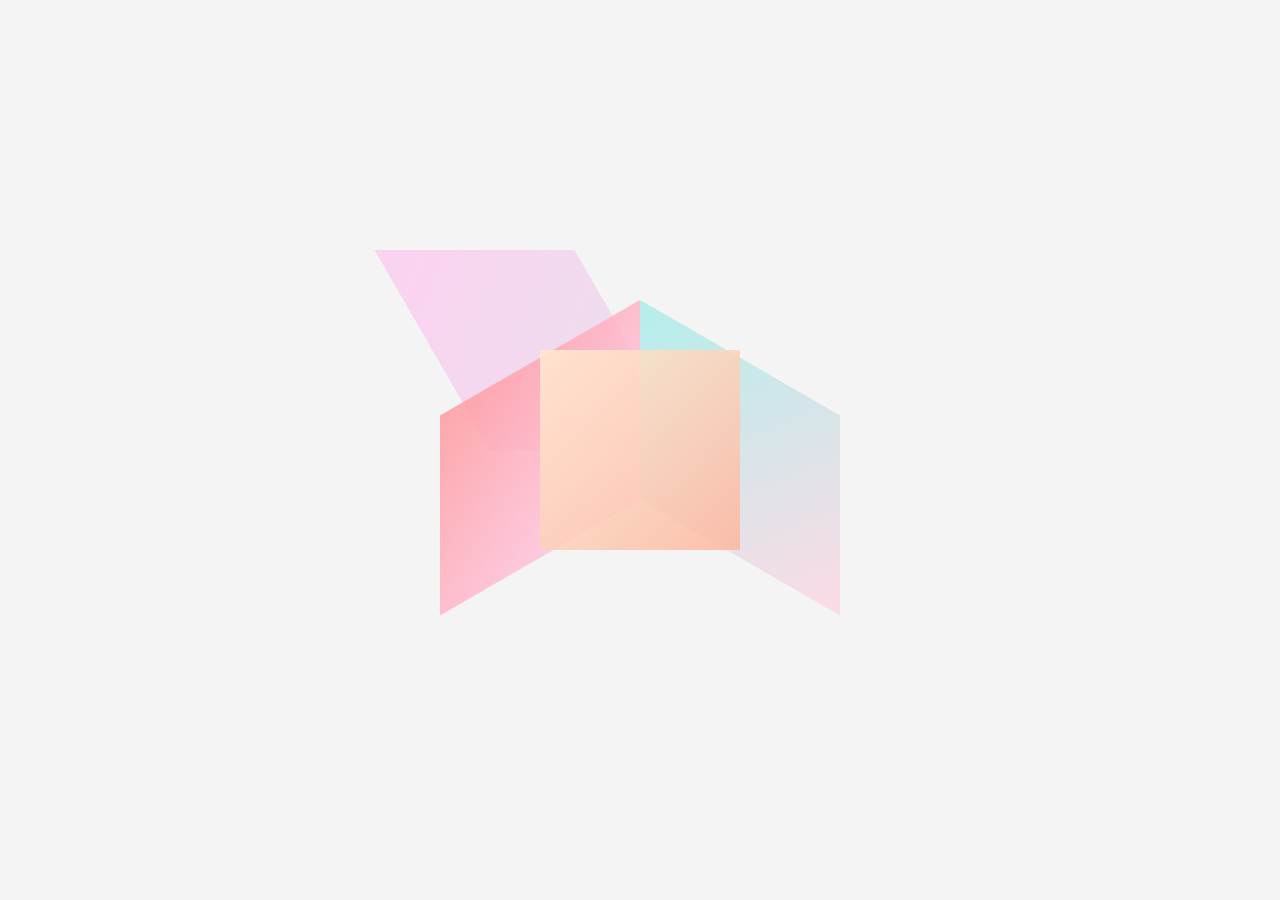
==== 3D-cube.html @ 2acab021 "Create 3D-cube.html" ====
<!DOCTYPE html>
<html lang="en">
<head>
    <meta charset="UTF-8">
    <title>3D Gradient Cube</title>
    <style>
        body {
            display: flex;
            justify-content: center;
            align-items: center;
            min-height: 100vh;
            margin: 0;
            background: #f4f4f4;
        }
        .cube-container {
            position: relative;
            width: 200px;
            height: 200px;
        }
        .cube-face {
            position: absolute;
            width: 200px;
            height: 200px;
            opacity: 0.85;
        }

        /* 正面 */
        .face-front {
            background: linear-gradient(135deg, #ffecd2 0%, #fcb69f 100%);
            z-index: 3;
        }

        /* 右侧面 */
        .face-right {
            background: linear-gradient(135deg, #a8edea 0%, #fed6e3 100%);
            transform: skewY(30deg) translate(100px, -50px);
            z-index: 2;
        }

        /* 左侧面 */
        .face-left {
            background: linear-gradient(135deg, #ff9a9e 0%, #fecfef 100%);
            transform: skewY(-30deg) translate(-100px, -50px);
            z-index: 2;
        }

        /* 顶面 */
        .face-top {
            background: linear-gradient(135deg, #fdcbf1 0%, #e6dee9 100%);
            transform: skewX(30deg) translate(-50px, -100px);
            z-index: 1;
        }
    </style>
</head>
<body>
    <div class="cube-container">
        <div class="cube-face face-front"></div>
        <div class="cube-face face-right"></div>
        <div class="cube-face face-left"></div>
        <div class="cube-face face-top"></div>
    </div>
</body>
</html>
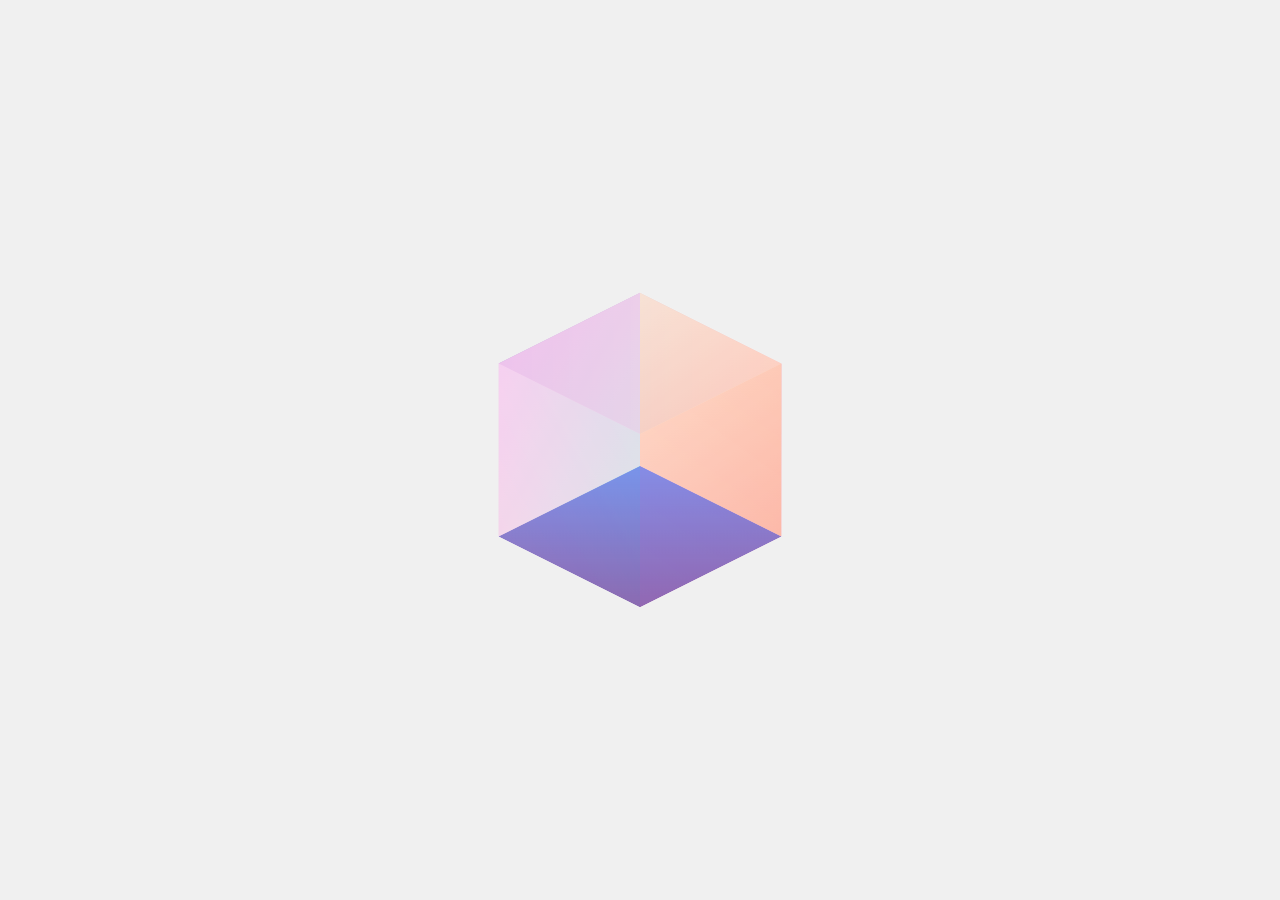
==== commit 11535965: "Update 3D-cube.html" ====
--- a/3D-cube.html
+++ b/3D-cube.html
@@ -10,54 +10,61 @@
             align-items: center;
             min-height: 100vh;
             margin: 0;
-            background: #f4f4f4;
+            background: #f0f0f0;
         }
-        .cube-container {
-            position: relative;
+        .cube {
             width: 200px;
             height: 200px;
+            position: relative;
+            transform-style: preserve-3d;
+            transform: rotateX(30deg) rotateY(45deg);
         }
-        .cube-face {
+        .face {
             position: absolute;
             width: 200px;
             height: 200px;
-            opacity: 0.85;
+            opacity: 0.8;
         }
-
         /* 正面 */
-        .face-front {
-            background: linear-gradient(135deg, #ffecd2 0%, #fcb69f 100%);
-            z-index: 3;
+        .front {
+            background: linear-gradient(135deg, #ffecd2, #fcb69f);
+            transform: translateZ(100px);
         }
-
-        /* 右侧面 */
-        .face-right {
-            background: linear-gradient(135deg, #a8edea 0%, #fed6e3 100%);
-            transform: skewY(30deg) translate(100px, -50px);
-            z-index: 2;
+        /* 背面 */
+        .back {
+            background: linear-gradient(135deg, #a8edea, #fed6e3);
+            transform: translateZ(-100px) rotateY(180deg);
         }
-
-        /* 左侧面 */
-        .face-left {
-            background: linear-gradient(135deg, #ff9a9e 0%, #fecfef 100%);
-            transform: skewY(-30deg) translate(-100px, -50px);
-            z-index: 2;
+        /* 右面 */
+        .right {
+            background: linear-gradient(135deg, #ff9a9e, #fecfef);
+            transform: translateX(100px) rotateY(90deg);
         }
-
-        /* 顶面 */
-        .face-top {
-            background: linear-gradient(135deg, #fdcbf1 0%, #e6dee9 100%);
-            transform: skewX(30deg) translate(-50px, -100px);
-            z-index: 1;
+        /* 左面 */
+        .left {
+            background: linear-gradient(135deg, #fdcbf1, #e6dee9);
+            transform: translateX(-100px) rotateY(-90deg);
+        }
+        /* 上面 */
+        .top {
+            background: linear-gradient(135deg, #a18cd1, #fbc2eb);
+            transform: translateY(-100px) rotateX(90deg);
+        }
+        /* 下面 */
+        .bottom {
+            background: linear-gradient(135deg, #667eea, #764ba2);
+            transform: translateY(100px) rotateX(-90deg);
         }
     </style>
 </head>
 <body>
-    <div class="cube-container">
-        <div class="cube-face face-front"></div>
-        <div class="cube-face face-right"></div>
-        <div class="cube-face face-left"></div>
-        <div class="cube-face face-top"></div>
+    <div class="cube">
+        <div class="face front"></div>
+        <div class="face back"></div>
+        <div class="face right"></div>
+        <div class="face left"></div>
+        <div class="face top"></div>
+        <div class="face bottom"></div>
     </div>
 </body>
 </html>
